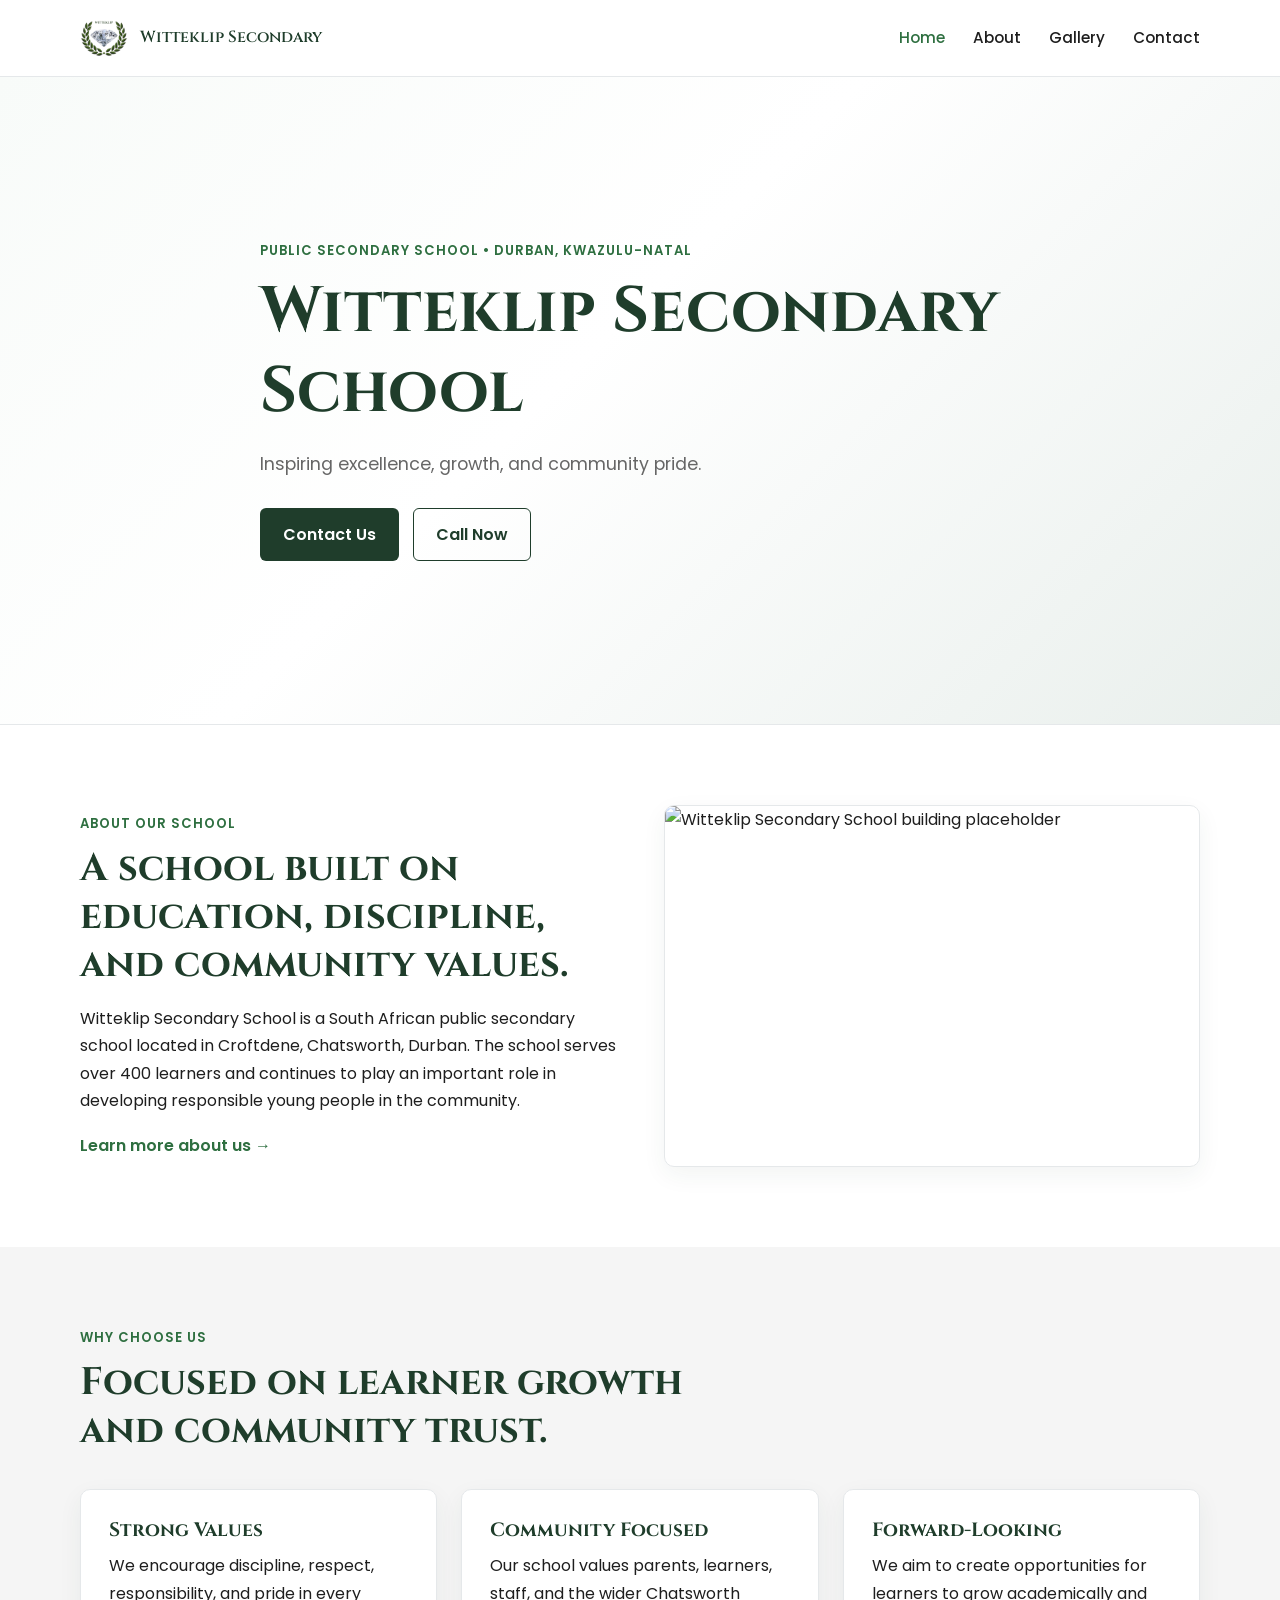
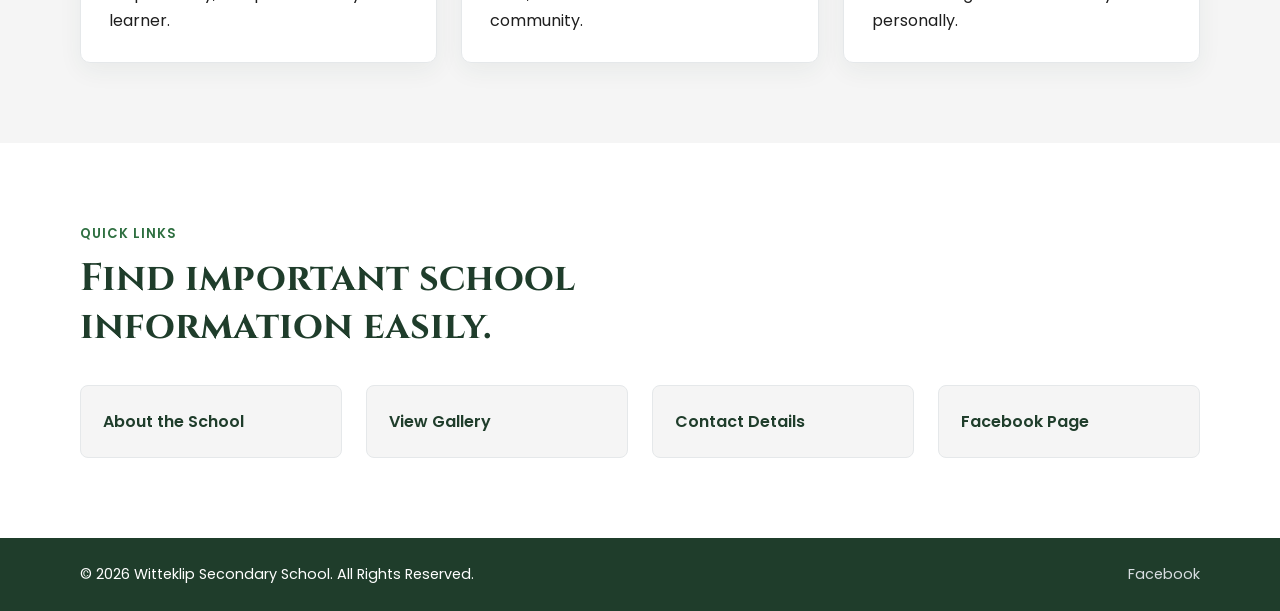
==== index.html @ 4ce1dfcd "Add files via upload" ====
<!DOCTYPE html>
<html lang="en">
<head>
  <meta charset="UTF-8" />
  <meta name="viewport" content="width=device-width, initial-scale=1.0" />
  <title>Witteklip Secondary School | Home</title>
  <link rel="stylesheet" href="css/style.css" />
  <link rel="icon" type="image/svg+xml" href="images/favicon.PNG">
  <link href="https://fonts.googleapis.com/css2?family=Cinzel:wght@500;600;700&family=Poppins:wght@300;400;500;600&display=swap" rel="stylesheet">
</head>
<body>

  <header class="site-header">
    <nav class="navbar">
      <a href="index.html" class="brand">
        <img src="images/logo.PNG" alt="Witteklip Secondary School Logo" />
        <span>Witteklip Secondary</span>
      </a>

      <input type="checkbox" id="menu-toggle" />
      <label for="menu-toggle" class="menu-icon">☰</label>

      <ul class="nav-links">
        <li><a href="index.html" class="active">Home</a></li>
        <li><a href="about.html">About</a></li>
        <li><a href="gallery.html">Gallery</a></li>
        <li><a href="contact.html">Contact</a></li>
      </ul>
    </nav>
  </header>

  <main>
    <section class="hero">
      <div class="container hero-content fade-in">
        <p class="small-title">Public Secondary School • Durban, KwaZulu-Natal</p>
        <h1>Witteklip Secondary School</h1>
        <p class="hero-text">Inspiring excellence, growth, and community pride.</p>
        <div class="hero-buttons">
          <a href="contact.html" class="btn btn-primary">Contact Us</a>
          <a href="tel:0314035329" class="btn btn-outline mobile-call">Call Now</a>
        </div>
      </div>
    </section>

    <section class="section about-preview">
      <div class="container two-column">
        <div class="fade-in">
          <p class="section-label">About Our School</p>
          <h2>A school built on education, discipline, and community values.</h2>
          <p>
            Witteklip Secondary School is a South African public secondary school located in Croftdene, Chatsworth, Durban. The school serves over 400 learners and continues to play an important role in developing responsible young people in the community.
          </p>
          <a href="about.html" class="text-link">Learn more about us →</a>
        </div>
        <div class="image-card fade-in">
          <img src="images/school-placeholder.jpg" alt="Witteklip Secondary School building placeholder" />
        </div>
      </div>
    </section>

    <section class="section light-section">
      <div class="container">
        <div class="section-heading fade-in">
          <p class="section-label">Why Choose Us</p>
          <h2>Focused on learner growth and community trust.</h2>
        </div>

        <div class="cards-grid">
          <article class="info-card fade-in">
            <h3>Strong Values</h3>
            <p>We encourage discipline, respect, responsibility, and pride in every learner.</p>
          </article>

          <article class="info-card fade-in">
            <h3>Community Focused</h3>
            <p>Our school values parents, learners, staff, and the wider Chatsworth community.</p>
          </article>

          <article class="info-card fade-in">
            <h3>Forward-Looking</h3>
            <p>We aim to create opportunities for learners to grow academically and personally.</p>
          </article>
        </div>
      </div>
    </section>

    <section class="section quick-links">
      <div class="container">
        <div class="section-heading fade-in">
          <p class="section-label">Quick Links</p>
          <h2>Find important school information easily.</h2>
        </div>

        <div class="quick-link-grid">
          <a href="about.html" class="quick-link-card">About the School</a>
          <a href="gallery.html" class="quick-link-card">View Gallery</a>
          <a href="contact.html" class="quick-link-card">Contact Details</a>
          <a href="https://web.facebook.com/profile.php?id=61582746173082" target="_blank" class="quick-link-card">Facebook Page</a>
        </div>
      </div>
    </section>
  </main>

  <footer class="site-footer">
    <div class="container footer-content">
      <p>&copy; 2026 Witteklip Secondary School. All Rights Reserved.</p>
      <a href="https://web.facebook.com/profile.php?id=61582746173082" target="_blank">Facebook</a>
    </div>
  </footer>

</body>
</html>
---- css/style.css ----
:root {
  --deep-green: #1F3D2B;
  --emerald: #2E6F40;
  --white: #FFFFFF;
  --light-grey: #F5F5F5;
  --silver: #D9DEE2;
  --text: #1E1E1E;
  --muted: #666666;
  --border: #E5E8EA;
}

* {
  margin: 0;
  padding: 0;
  box-sizing: border-box;
}

html {
  scroll-behavior: smooth;
}

body {
  font-family: 'Poppins', sans-serif;
  color: var(--text);
  background: var(--white);
  line-height: 1.7;
}

img {
  max-width: 100%;
  display: block;
}

a {
  color: inherit;
  text-decoration: none;
}

.container {
  width: min(1120px, 92%);
  margin: 0 auto;
}

.site-header {
  position: sticky;
  top: 0;
  z-index: 1000;
  background: rgba(255, 255, 255, 0.96);
  border-bottom: 1px solid var(--border);
}

.navbar {
  width: min(1120px, 92%);
  margin: 0 auto;
  min-height: 76px;
  display: flex;
  align-items: center;
  justify-content: space-between;
}

.brand {
  display: flex;
  align-items: center;
  gap: 12px;
  font-weight: 600;
  color: var(--deep-green);
}

.brand img {
  width: 48px;
  height: 48px;
  object-fit: contain;
}

.brand span {
  font-family: 'Cinzel', serif;
  font-size: 1rem;
}

.nav-links {
  display: flex;
  align-items: center;
  list-style: none;
  gap: 28px;
}

.nav-links a {
  font-size: 0.95rem;
  font-weight: 500;
  color: var(--text);
  transition: 0.25s ease;
}

.nav-links a:hover,
.nav-links a.active {
  color: var(--emerald);
}

.menu-icon,
.navbar input {
  display: none;
}

.hero {
  min-height: 72vh;
  display: flex;
  align-items: center;
  background: linear-gradient(135deg, #F8FBF9 0%, #FFFFFF 45%, #E9EFEC 100%);
  border-bottom: 1px solid var(--border);
}

.hero-content {
  max-width: 760px;
  padding: 80px 0;
}

.small-title,
.section-label {
  color: var(--emerald);
  font-weight: 600;
  text-transform: uppercase;
  letter-spacing: 1px;
  font-size: 0.82rem;
  margin-bottom: 10px;
}

h1,
h2,
h3 {
  font-family: 'Cinzel', serif;
  color: var(--deep-green);
  line-height: 1.25;
}

h1 {
  font-size: clamp(2rem, 5vw, 4.2rem);
  margin-bottom: 18px;
}

h2 {
  font-size: clamp(1.6rem, 3vw, 2.4rem);
  margin-bottom: 16px;
}

h3 {
  font-size: 1.2rem;
  margin-bottom: 10px;
}

.hero-text {
  color: var(--muted);
  font-size: 1.1rem;
  max-width: 620px;
  margin-bottom: 28px;
}

.hero-buttons {
  display: flex;
  flex-wrap: wrap;
  gap: 14px;
}

.btn {
  display: inline-flex;
  align-items: center;
  justify-content: center;
  padding: 12px 22px;
  border-radius: 6px;
  font-weight: 600;
  transition: 0.25s ease;
  border: 1px solid transparent;
}

.btn-primary {
  background: var(--deep-green);
  color: var(--white);
}

.btn-primary:hover {
  background: var(--emerald);
  transform: translateY(-2px);
}

.btn-outline {
  border-color: var(--deep-green);
  color: var(--deep-green);
  background: transparent;
}

.btn-outline:hover {
  background: var(--deep-green);
  color: var(--white);
}

.section {
  padding: 80px 0;
}

.light-section {
  background: var(--light-grey);
}

.two-column {
  display: grid;
  grid-template-columns: 1fr 1fr;
  gap: 48px;
  align-items: center;
}

.image-card,
.staff-card,
.info-card,
.contact-card,
.map-card,
.gallery-item {
  background: var(--white);
  border: 1px solid var(--border);
  border-radius: 10px;
  overflow: hidden;
  box-shadow: 0 8px 24px rgba(31, 61, 43, 0.06);
}

.image-card img {
  width: 100%;
  height: 360px;
  object-fit: cover;
}

.text-link {
  display: inline-block;
  margin-top: 18px;
  color: var(--emerald);
  font-weight: 600;
}

.section-heading {
  max-width: 680px;
  margin-bottom: 34px;
}

.cards-grid,
.staff-grid,
.gallery-grid,
.quick-link-grid {
  display: grid;
  grid-template-columns: repeat(3, 1fr);
  gap: 24px;
}

.info-card {
  padding: 28px;
  transition: 0.25s ease;
}

.info-card:hover,
.quick-link-card:hover,
.staff-card:hover,
.gallery-item:hover {
  transform: translateY(-4px);
}

.quick-link-grid {
  grid-template-columns: repeat(4, 1fr);
}

.quick-link-card {
  padding: 22px;
  background: var(--light-grey);
  border: 1px solid var(--border);
  border-radius: 8px;
  color: var(--deep-green);
  font-weight: 600;
  transition: 0.25s ease;
}

.page-hero {
  padding: 90px 0;
  background: linear-gradient(135deg, #F8FBF9 0%, #FFFFFF 60%, #E9EFEC 100%);
  border-bottom: 1px solid var(--border);
}

.page-hero h1 {
  max-width: 820px;
}

.content-block {
  max-width: 900px;
}

.content-block p {
  color: var(--muted);
  margin-bottom: 14px;
}

.staff-grid {
  grid-template-columns: repeat(2, 1fr);
}

.staff-card {
  text-align: center;
  padding-bottom: 24px;
}

.staff-card img {
  width: 100%;
  height: 330px;
  object-fit: cover;
  margin-bottom: 20px;
}

.staff-card p {
  color: var(--muted);
}

.gallery-grid {
  grid-template-columns: repeat(2, 1fr);
}

.gallery-item img {
  width: 100%;
  height: 320px;
  object-fit: cover;
}

.gallery-item figcaption {
  padding: 18px;
  color: var(--deep-green);
  font-weight: 600;
}

.contact-layout {
  display: grid;
  grid-template-columns: 0.85fr 1.15fr;
  gap: 28px;
  align-items: stretch;
}

.contact-card {
  padding: 30px;
}

.contact-card p {
  margin-bottom: 18px;
  color: var(--muted);
}

.contact-card a {
  color: var(--emerald);
  font-weight: 500;
}

.full-width {
  width: 100%;
  margin-top: 10px;
  color: var(--white) !important;
}

.map-card iframe {
  height: 100%;
  min-height: 420px;
}

.site-footer {
  padding: 24px 0;
  background: var(--deep-green);
  color: var(--white);
}

.footer-content {
  display: flex;
  justify-content: space-between;
  gap: 20px;
  flex-wrap: wrap;
  font-size: 0.9rem;
}

.footer-content a {
  color: var(--silver);
}

.fade-in {
  animation: fadeUp 0.7s ease both;
}

@keyframes fadeUp {
  from {
    opacity: 0;
    transform: translateY(18px);
  }
  to {
    opacity: 1;
    transform: translateY(0);
  }
}

@media (max-width: 900px) {
  .menu-icon {
    display: block;
    font-size: 1.8rem;
    color: var(--deep-green);
    cursor: pointer;
  }

  .nav-links {
    position: absolute;
    top: 76px;
    left: 0;
    width: 100%;
    background: var(--white);
    flex-direction: column;
    align-items: flex-start;
    gap: 0;
    padding: 0 4%;
    max-height: 0;
    overflow: hidden;
    border-bottom: 1px solid var(--border);
    transition: max-height 0.3s ease;
  }

  .nav-links li {
    width: 100%;
  }

  .nav-links a {
    display: block;
    padding: 16px 0;
  }

  .navbar input:checked ~ .nav-links {
    max-height: 280px;
  }

  .two-column,
  .contact-layout,
  .cards-grid,
  .staff-grid,
  .gallery-grid,
  .quick-link-grid {
    grid-template-columns: 1fr;
  }

  .hero {
    min-height: auto;
  }

  .section {
    padding: 60px 0;
  }
}

@media (max-width: 560px) {
  .brand span {
    font-size: 0.85rem;
  }

  .brand img {
    width: 42px;
    height: 42px;
  }

  .hero-content {
    padding: 60px 0;
  }

  .hero-buttons,
  .btn {
    width: 100%;
  }

  .btn {
    text-align: center;
  }

  .image-card img,
  .staff-card img,
  .gallery-item img {
    height: 240px;
  }

  .map-card iframe {
    min-height: 320px;
  }
}
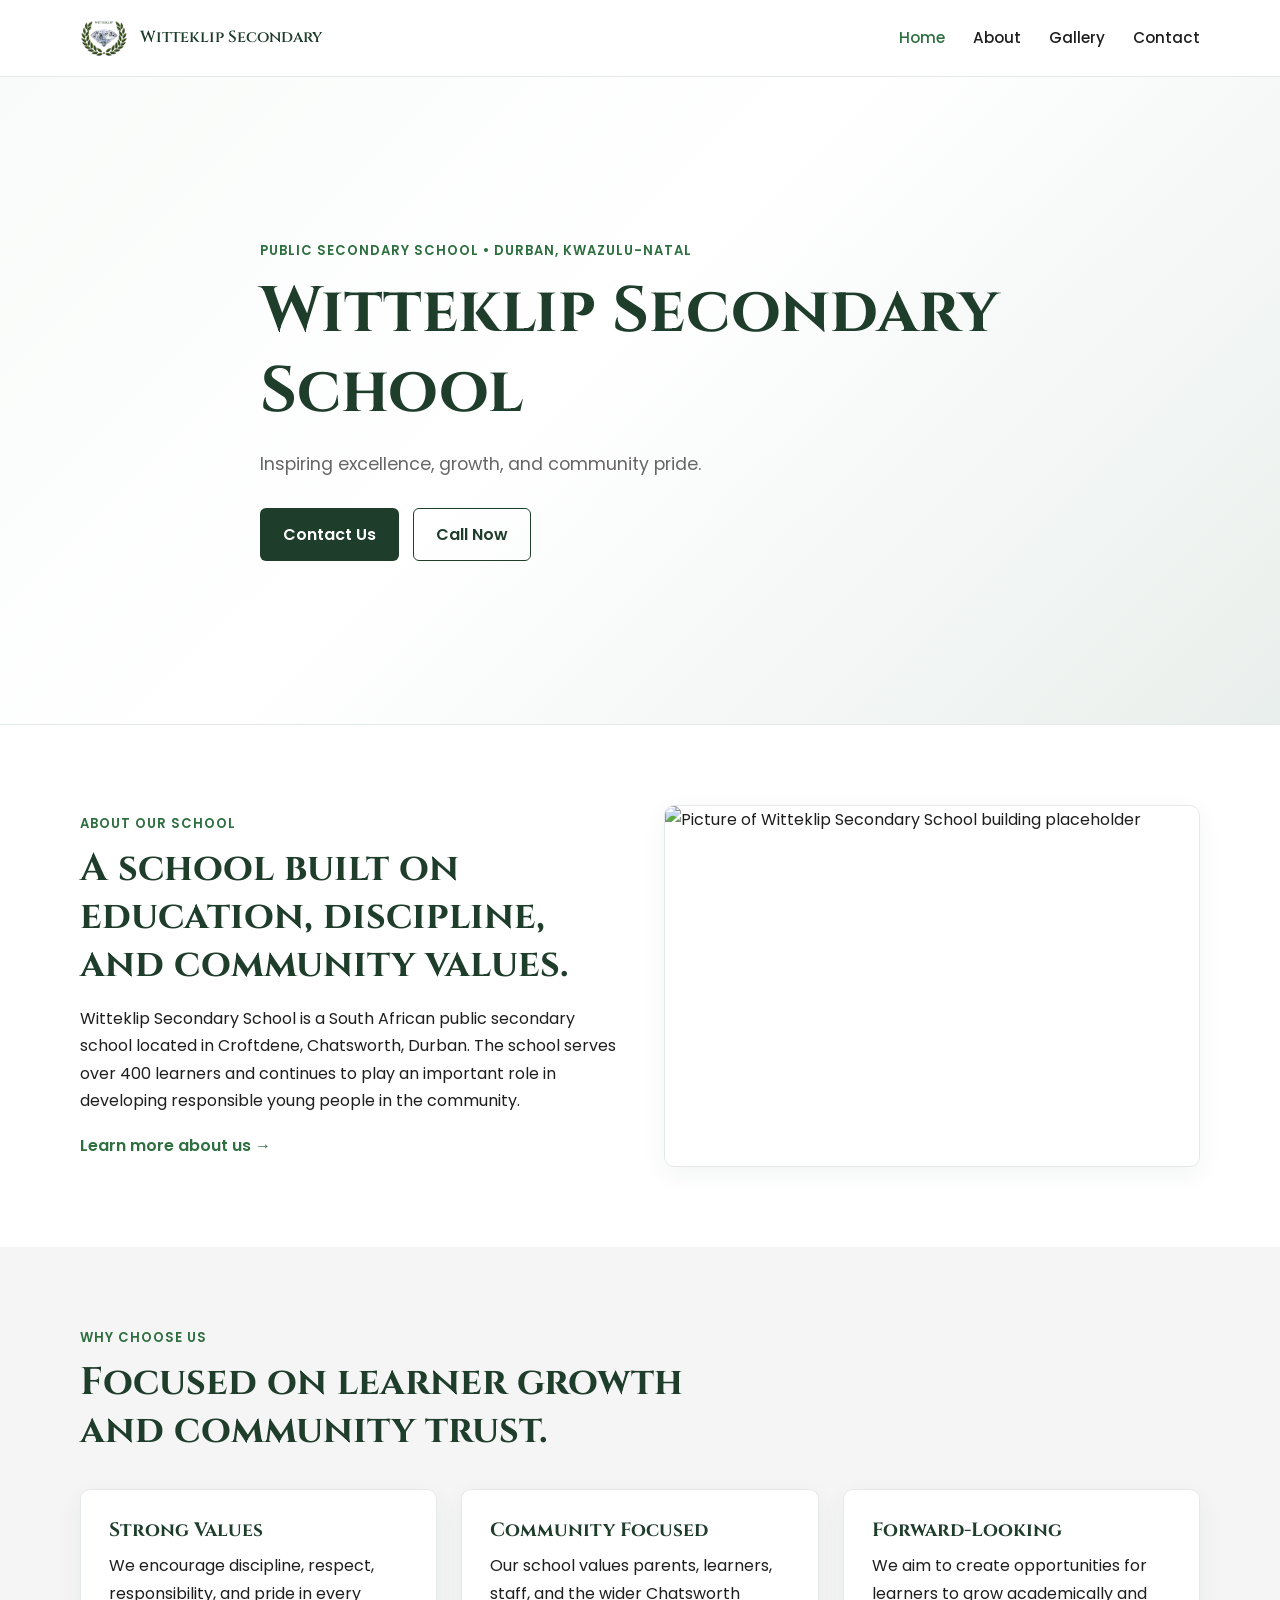
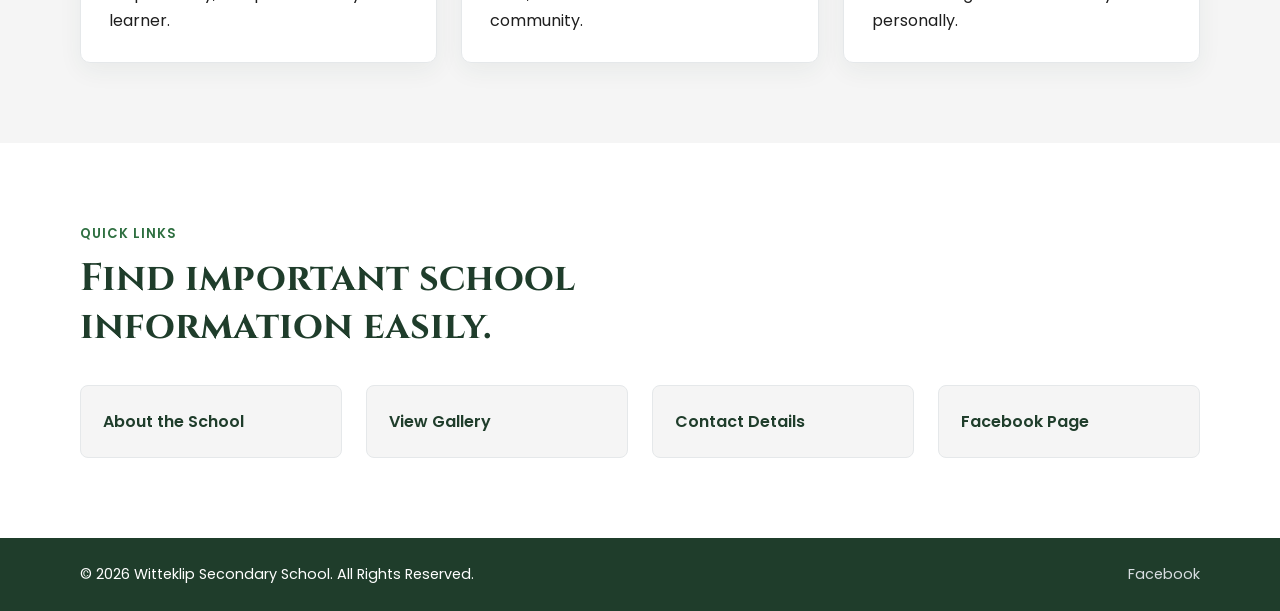
==== commit 04df7167: "Update index.html" ====
--- a/index.html
+++ b/index.html
@@ -53,7 +53,7 @@
           <a href="about.html" class="text-link">Learn more about us →</a>
         </div>
         <div class="image-card fade-in">
-          <img src="images/school-placeholder.jpg" alt="Witteklip Secondary School building placeholder" />
+          <img src="images/schoolplaceholder.jpg" alt="Picture of Witteklip Secondary School building placeholder" />
         </div>
       </div>
     </section>
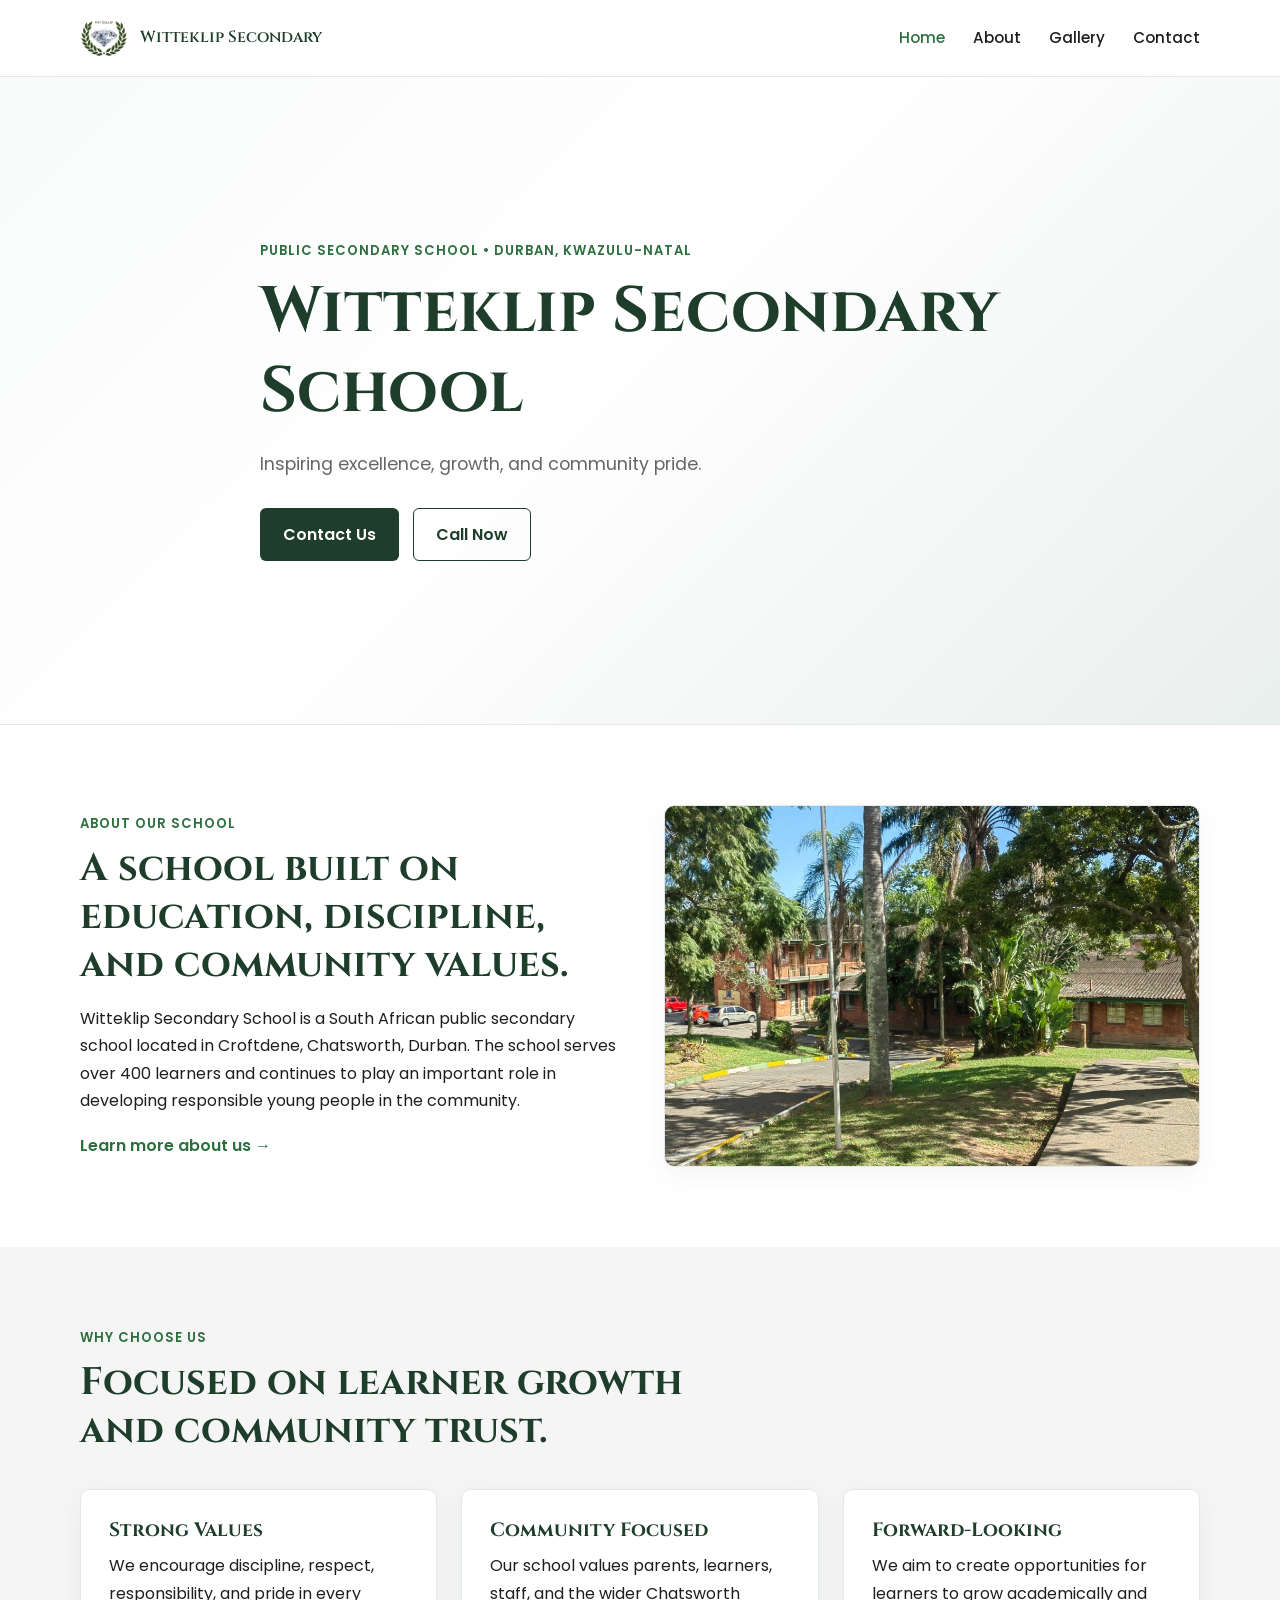
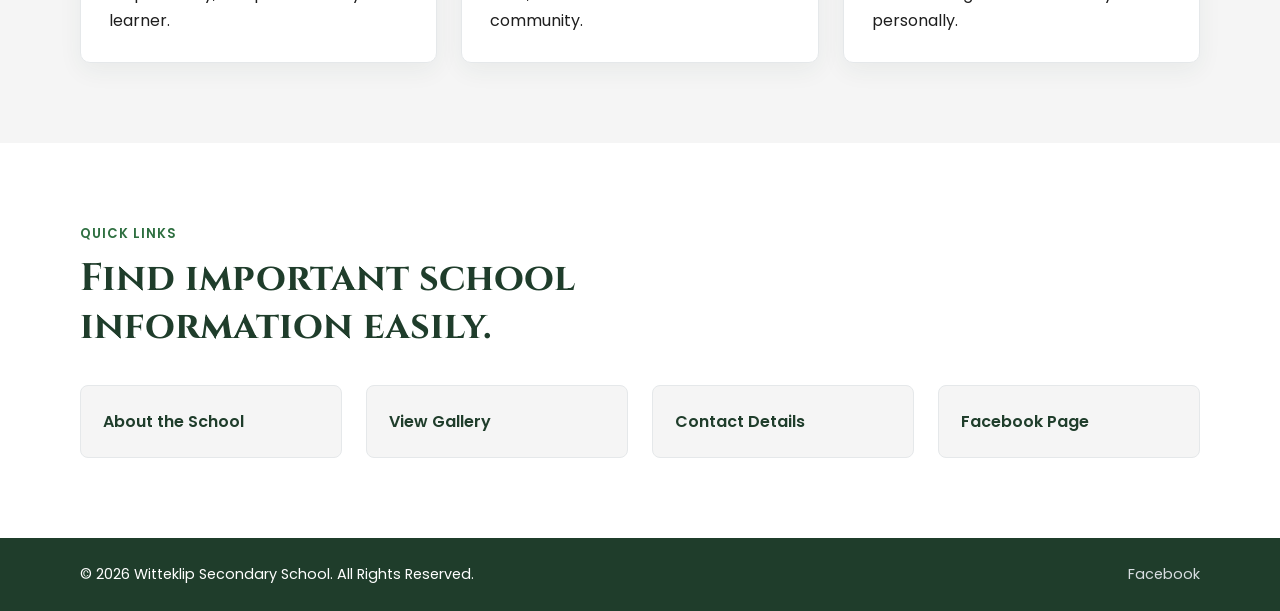
==== commit bee68c7c: "Update index.html" ====
--- a/index.html
+++ b/index.html
@@ -53,7 +53,7 @@
           <a href="about.html" class="text-link">Learn more about us →</a>
         </div>
         <div class="image-card fade-in">
-          <img src="images/schoolplaceholder.jpg" alt="Picture of Witteklip Secondary School building placeholder" />
+          <img src="images/School.jpg" alt="Picture of Witteklip Secondary School building placeholder" />
         </div>
       </div>
     </section>
